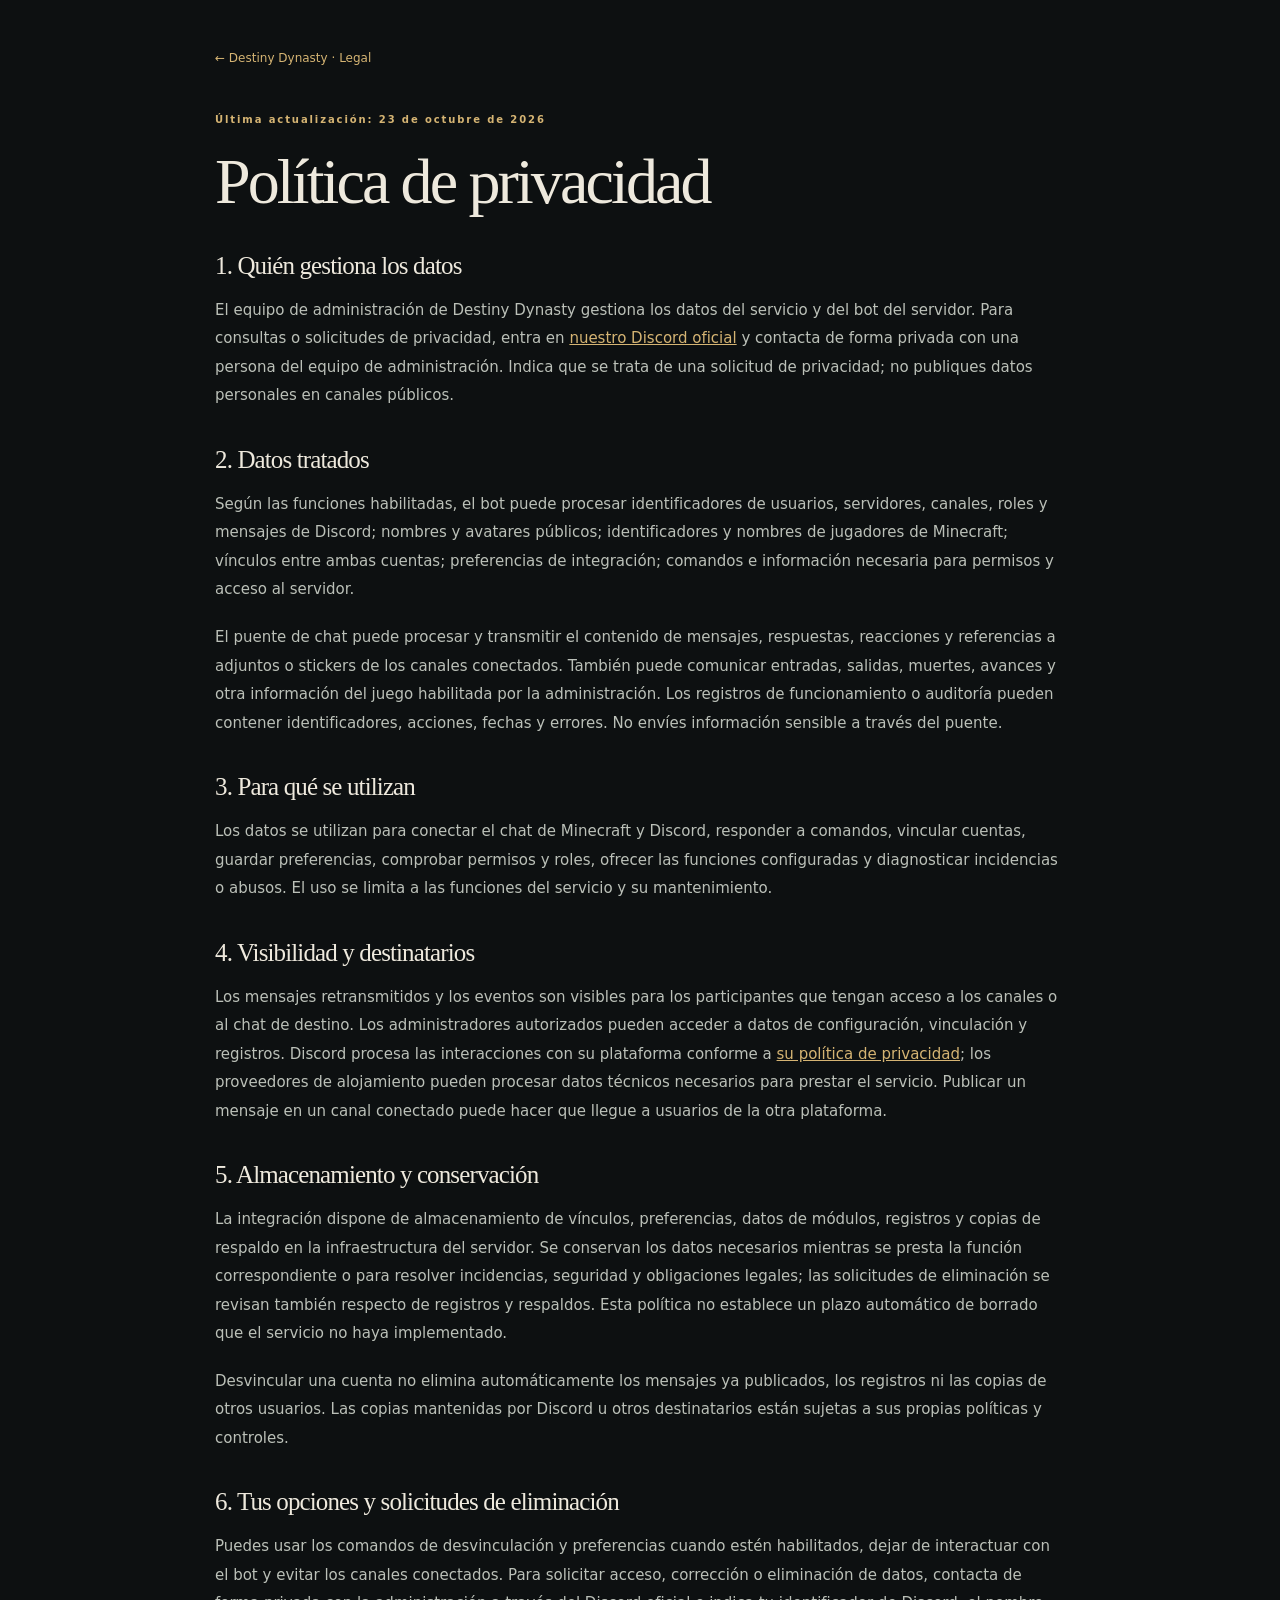
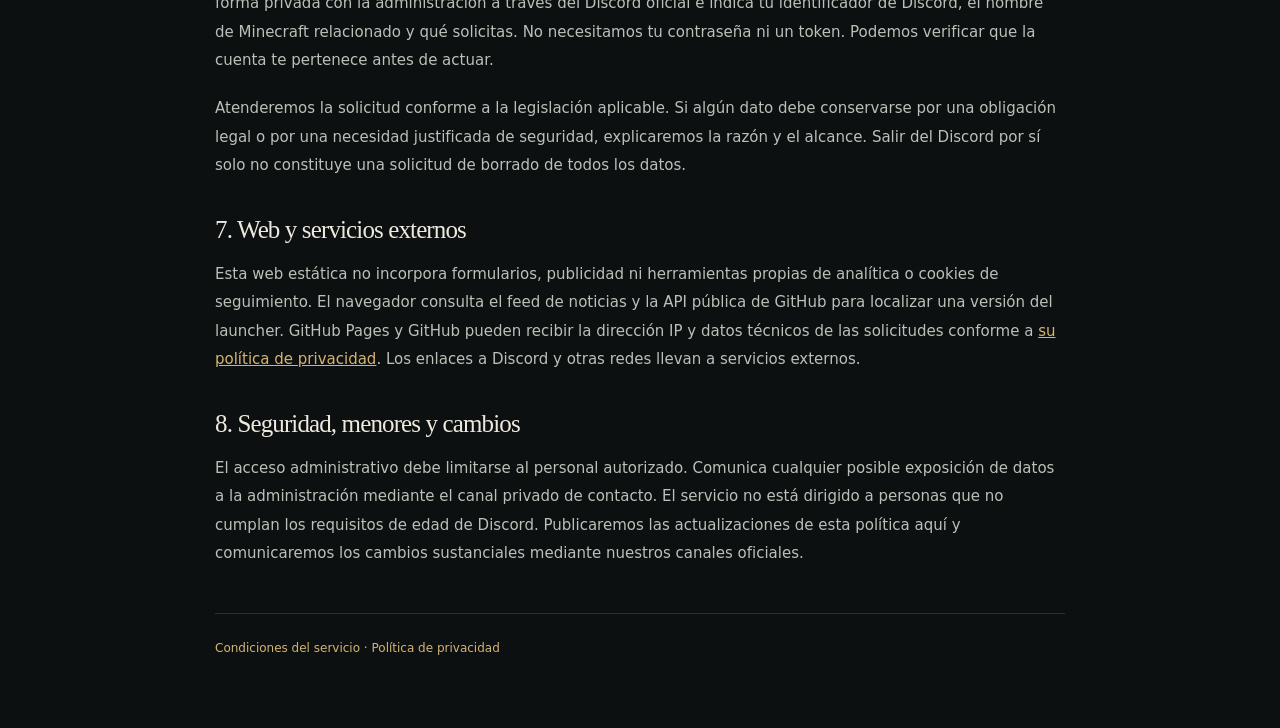
==== legal/privacidad/index.html @ 8e724af5 "Servir web en la raíz con rutas legales y noticias sin extensión" ====
<!doctype html><html lang="es"><head><meta charset="utf-8"><meta name="viewport" content="width=device-width,initial-scale=1"><title>Política de privacidad · Destiny Dynasty</title><link rel="stylesheet" href="/style.css"></head><body><main><nav><a href="/">← Destiny Dynasty</a> · <a href="/legal/">Legal</a></nav><p class="eyebrow">Última actualización: 23 de octubre de 2026</p><h1>Política de privacidad</h1><h2>1. Quién gestiona los datos</h2><p>El equipo de administración de Destiny Dynasty gestiona los datos del servicio y del bot del servidor. Para consultas o solicitudes de privacidad, entra en <a href="https://dsc.gg/destiny-dynasty-mc">nuestro Discord oficial</a> y contacta de forma privada con una persona del equipo de administración. Indica que se trata de una solicitud de privacidad; no publiques datos personales en canales públicos.</p><h2>2. Datos tratados</h2><p>Según las funciones habilitadas, el bot puede procesar identificadores de usuarios, servidores, canales, roles y mensajes de Discord; nombres y avatares públicos; identificadores y nombres de jugadores de Minecraft; vínculos entre ambas cuentas; preferencias de integración; comandos e información necesaria para permisos y acceso al servidor.</p><p>El puente de chat puede procesar y transmitir el contenido de mensajes, respuestas, reacciones y referencias a adjuntos o stickers de los canales conectados. También puede comunicar entradas, salidas, muertes, avances y otra información del juego habilitada por la administración. Los registros de funcionamiento o auditoría pueden contener identificadores, acciones, fechas y errores. No envíes información sensible a través del puente.</p><h2>3. Para qué se utilizan</h2><p>Los datos se utilizan para conectar el chat de Minecraft y Discord, responder a comandos, vincular cuentas, guardar preferencias, comprobar permisos y roles, ofrecer las funciones configuradas y diagnosticar incidencias o abusos. El uso se limita a las funciones del servicio y su mantenimiento.</p><h2>4. Visibilidad y destinatarios</h2><p>Los mensajes retransmitidos y los eventos son visibles para los participantes que tengan acceso a los canales o al chat de destino. Los administradores autorizados pueden acceder a datos de configuración, vinculación y registros. Discord procesa las interacciones con su plataforma conforme a <a href="https://discord.com/privacy">su política de privacidad</a>; los proveedores de alojamiento pueden procesar datos técnicos necesarios para prestar el servicio. Publicar un mensaje en un canal conectado puede hacer que llegue a usuarios de la otra plataforma.</p><h2>5. Almacenamiento y conservación</h2><p>La integración dispone de almacenamiento de vínculos, preferencias, datos de módulos, registros y copias de respaldo en la infraestructura del servidor. Se conservan los datos necesarios mientras se presta la función correspondiente o para resolver incidencias, seguridad y obligaciones legales; las solicitudes de eliminación se revisan también respecto de registros y respaldos. Esta política no establece un plazo automático de borrado que el servicio no haya implementado.</p><p>Desvincular una cuenta no elimina automáticamente los mensajes ya publicados, los registros ni las copias de otros usuarios. Las copias mantenidas por Discord u otros destinatarios están sujetas a sus propias políticas y controles.</p><h2>6. Tus opciones y solicitudes de eliminación</h2><p>Puedes usar los comandos de desvinculación y preferencias cuando estén habilitados, dejar de interactuar con el bot y evitar los canales conectados. Para solicitar acceso, corrección o eliminación de datos, contacta de forma privada con la administración a través del Discord oficial e indica tu identificador de Discord, el nombre de Minecraft relacionado y qué solicitas. No necesitamos tu contraseña ni un token. Podemos verificar que la cuenta te pertenece antes de actuar.</p><p>Atenderemos la solicitud conforme a la legislación aplicable. Si algún dato debe conservarse por una obligación legal o por una necesidad justificada de seguridad, explicaremos la razón y el alcance. Salir del Discord por sí solo no constituye una solicitud de borrado de todos los datos.</p><h2>7. Web y servicios externos</h2><p>Esta web estática no incorpora formularios, publicidad ni herramientas propias de analítica o cookies de seguimiento. El navegador consulta el feed de noticias y la API pública de GitHub para localizar una versión del launcher. GitHub Pages y GitHub pueden recibir la dirección IP y datos técnicos de las solicitudes conforme a <a href="https://docs.github.com/en/site-policy/privacy-policies/github-general-privacy-statement">su política de privacidad</a>. Los enlaces a Discord y otras redes llevan a servicios externos.</p><h2>8. Seguridad, menores y cambios</h2><p>El acceso administrativo debe limitarse al personal autorizado. Comunica cualquier posible exposición de datos a la administración mediante el canal privado de contacto. El servicio no está dirigido a personas que no cumplan los requisitos de edad de Discord. Publicaremos las actualizaciones de esta política aquí y comunicaremos los cambios sustanciales mediante nuestros canales oficiales.</p><footer><a href="/legal/condiciones/">Condiciones del servicio</a> · <a href="/legal/privacidad/">Política de privacidad</a></footer></main></body></html>
---- style.css ----
@charset "UTF-8";
:root{color-scheme:dark;--bg:#0d1011;--panel:#121617;--ink:#eee9dd;--muted:#a7aaa5;--gold:#d5b473;--line:rgba(213,180,115,.19);--serif:Georgia,'Times New Roman',serif;--sans:system-ui,-apple-system,BlinkMacSystemFont,'Segoe UI',sans-serif}
*{box-sizing:border-box}html{scroll-behavior:smooth;scroll-padding-top:90px}body{margin:0;background:var(--bg);color:var(--ink);font-family:var(--sans);line-height:1.7}a{color:inherit;text-decoration:none}button{font:inherit}button,a,summary{-webkit-tap-highlight-color:transparent}a:focus-visible,button:focus-visible,summary:focus-visible{outline:2px solid var(--gold);outline-offset:6px}img{display:block;max-width:100%}p{margin:0 0 1.2rem}h1,h2,h3{margin:0;font-weight:400}h1,h2{font-family:var(--serif);line-height:1.12}h2{font-size:clamp(2.1rem,3.5vw,3.15rem);letter-spacing:-.035em}em{color:var(--gold);font-weight:400}.wrap{width:min(1200px,calc(100% - 96px));margin-inline:auto}.section{padding-block:100px}.eyebrow{font-size:10px;font-weight:650;letter-spacing:.19em;color:var(--gold);line-height:1.65;margin-bottom:20px}.skip-link{position:fixed;left:20px;top:-100px;background:var(--gold);color:var(--bg);padding:12px;z-index:100}.skip-link:focus{top:10px}.site-header{height:89px;display:flex;align-items:center;justify-content:space-between;gap:26px;padding-inline:48px;position:absolute;inset:0 0 auto;z-index:5;border-bottom:1px solid var(--line);background:linear-gradient(#0d1011b8,#0d101120)}.brand{display:flex;align-items:center;gap:12px;line-height:1.1;flex-shrink:0}.brand img{object-fit:contain}.brand>span{font-family:var(--serif);font-size:19px;letter-spacing:.12em}.brand small{display:block;letter-spacing:.35em;font-size:9px;color:var(--gold);margin-top:6px}.site-header nav{display:flex;gap:33px;font-size:12px;color:#d1d0c6}.site-header nav a:hover,.site-footer a:hover{color:var(--gold)}.nav-discord{font-size:11px;border:1px solid #b99b604d;padding:10px 17px}.nav-discord span{margin-left:18px;color:var(--gold)}.hero{min-height:780px;position:relative;isolation:isolate;background:linear-gradient(90deg,rgba(8,12,13,.95) 1%,rgba(8,12,13,.76) 30%,rgba(8,12,13,.2) 68%),linear-gradient(0deg,var(--bg) 0%,transparent 25%),url('images/reino-destiny.jpg') center 48%/cover no-repeat;display:flex;flex-direction:column;justify-content:center}.hero-content{padding-top:140px;padding-bottom:60px}.hero .eyebrow{letter-spacing:.2em}.hero .eyebrow>span{margin-right:9px}h1{font-size:clamp(3.5rem,6.4vw,6.05rem);letter-spacing:-.045em;max-width:850px;line-height:1.04}h1 em{white-space:nowrap}.hero-copy{font-size:14px;line-height:1.85;color:#c3c5bd;margin-top:28px}.actions{display:flex;gap:12px;flex-wrap:wrap;margin-top:29px}.button{min-height:48px;display:inline-flex;align-items:center;justify-content:space-between;gap:28px;font-size:12px;font-weight:600;padding:14px 21px;border:1px solid var(--line)}.gold{color:#171710;background:#d5b473;border-color:#d5b473}.gold:hover{background:#e6c78d}.ghost{background:#0d101159;color:#e1dece}.ghost:hover,.nav-discord:hover{background:#d5b47315}.server-address{display:flex;flex-direction:column;align-items:flex-start;gap:4px;margin-top:34px;padding:0;color:#c4c4b8;background:none;border:0;text-align:left;cursor:pointer;font-size:12px;letter-spacing:.035em}.tiny-label{font-size:8px;letter-spacing:.18em;color:#8f968e}.copy-icon{margin-left:15px;color:var(--gold);font-size:17px}.copy-feedback{min-height:20px;margin:3px 0 0;font-size:11px;color:var(--gold)}.hero-bottom{display:flex;justify-content:space-between;align-items:center;border-top:1px solid var(--line);padding-block:21px;font-size:8px;letter-spacing:.18em;color:#989d96}.hero-bottom a{color:#c1baa5}.hero-bottom a span{margin-left:20px;color:var(--gold);font-size:16px}.world{display:grid;grid-template-columns:1fr 1fr;gap:90px;align-items:center}.world-copy{color:var(--muted);font-size:13px;line-height:1.9}.text-link{font-size:11px;font-weight:600;color:var(--gold);display:inline-flex;align-items:center;gap:18px}.text-link:hover{color:#f0d7a3}.news-section{border-block:1px solid var(--line);background:var(--panel)}.section-heading{display:flex;align-items:flex-end;justify-content:space-between;gap:32px;margin-bottom:36px}.section-heading .eyebrow{margin-bottom:13px}.section-note{font-size:11px;color:var(--muted);padding-bottom:5px}.news-grid{display:grid;grid-template-columns:repeat(3,minmax(0,1fr));gap:28px}.news-card{display:block;min-width:0}.news-card>img{width:100%;height:auto;aspect-ratio:2.24;object-fit:cover;border:1px solid var(--line)}.news-card>div{padding-top:22px}.news-card .eyebrow{font-size:8px;display:block;margin-bottom:11px}.news-card h3{font-family:var(--serif);font-size:23px;line-height:1.25;letter-spacing:-.02em}.news-card p{font-size:12px;color:var(--muted);margin:12px 0 18px;line-height:1.85}.news-card:hover h3{color:var(--gold)}.news-card .text-link{font-size:10px}.news-message:empty{display:none}.news-message{color:var(--muted);font-size:13px}.play-section{display:grid;grid-template-columns:1fr 1fr;gap:90px}.play-intro>p:not(.eyebrow){font-size:13px;color:var(--muted);max-width:340px;margin-top:25px}.edition{margin-top:35px;border-left:1px solid var(--gold);padding-left:17px}.edition>span{font-size:8px;letter-spacing:.16em;color:var(--muted);display:block}.edition strong{font-size:15px;font-weight:450}.edition strong span{margin:0 8px;color:var(--gold)}.step{display:flex;gap:23px;padding:26px 0;border-bottom:1px solid var(--line)}.step:first-child{padding-top:0}.step-number{color:var(--gold);font-family:var(--serif);font-size:25px;line-height:1.3}.step h3{font-size:15px;font-weight:500;margin-bottom:9px}.step p{color:var(--muted);font-size:12px;line-height:1.85;margin-bottom:12px}.step .release-status{font-size:10px;margin:8px 0 0;color:#8e958e}.copy-link{background:none;border:0;padding:0;cursor:pointer;text-align:left}.faq-section{border-top:1px solid var(--line);padding-top:65px}.faq-section h2{font-size:34px}.faq-list{max-width:900px}details{border-bottom:1px solid var(--line)}summary{padding:21px 0;display:flex;justify-content:space-between;gap:20px;font-size:13px;cursor:pointer;list-style:none}summary::-webkit-details-marker{display:none}summary span{color:var(--gold);font-size:19px;line-height:1.2}details[open] summary span{transform:rotate(45deg)}details>p{font-size:12px;color:var(--muted);max-width:750px;padding-right:25px}.community{border-top:1px solid var(--line);background:linear-gradient(90deg,#141818f2,#141818d9),url('images/reino-destiny.jpg') center 60%/cover}.community-inner{display:flex;justify-content:space-between;align-items:center;gap:30px;padding-block:70px}.community h2{font-size:clamp(2rem,3.3vw,2.8rem)}.site-footer{display:flex;flex-wrap:wrap;align-items:center;justify-content:space-between;gap:25px;padding-block:40px}.footer-brand>span{font-size:16px}.footer-brand small{font-size:8px}.site-footer>p{font-size:10px;color:var(--muted);margin:0}.site-footer nav{display:flex;gap:24px;font-size:10px;color:#b9bdb4}.legal{flex-basis:100%;font-size:9px;color:#777f78;border-top:1px solid var(--line);padding-top:20px;margin-top:6px}
/* Artículos abiertos desde el launcher. */
body:not(.home) main{width:min(850px,calc(100% - 48px));margin:0 auto;padding:48px 0 70px}body:not(.home) nav{font-size:12px;margin-bottom:42px;color:var(--gold)}body:not(.home) h1{font-size:clamp(2.4rem,6vw,4rem);margin-bottom:30px}body:not(.home) .cover{width:100%;margin:30px 0;border:1px solid var(--line)}body:not(.home) p{color:#bbc0b8;font-size:15px;line-height:1.9}body:not(.home) p.eyebrow{color:var(--gold);font-size:10px}body:not(.home) .intro{font-size:18px;color:var(--ink)}body:not(.home) figure{margin:36px 0}body:not(.home) figcaption{font-size:11px;color:var(--muted);margin-top:10px}body:not(.home) footer{border-top:1px solid var(--line);margin-top:45px;padding-top:24px;font-size:12px;color:var(--gold)}
@media(min-width:1600px){.hero{min-height:850px}.hero-content{padding-top:165px;padding-bottom:80px}}
@media(max-width:1000px){.wrap{width:calc(100% - 64px)}.site-header{padding-inline:32px}.site-header nav{gap:20px}.world,.play-section{gap:45px}.section{padding-block:75px}.news-grid{gap:20px}.section-note{max-width:200px}.news-card h3{font-size:21px}.hero{min-height:760px}}
@media(max-width:700px){html{scroll-padding-top:20px}.wrap{width:calc(100% - 40px)}.site-header{height:auto;min-height:108px;padding:16px 20px;flex-wrap:wrap;gap:16px}.brand img{width:35px;height:35px}.brand>span{font-size:16px}.brand small{font-size:8px}.site-header nav{order:3;flex-basis:100%;justify-content:center;gap:28px;font-size:11px;border-top:1px solid var(--line);padding-top:10px}.nav-discord{font-size:10px;padding:8px 10px}.nav-discord span{margin-left:7px}.hero{min-height:770px;background-position:center,right center,61% center;background-image:linear-gradient(90deg,#080c0ded,#080c0d91),linear-gradient(0deg,var(--bg),transparent 45%),url('images/reino-destiny.jpg')}.hero-content{padding-top:175px;padding-bottom:35px}h1{font-size:clamp(2.2rem,10.5vw,4.2rem)}.hero .eyebrow{font-size:8px;letter-spacing:.12em}.hero-copy{font-size:13px}.actions{flex-direction:column;align-items:flex-start;gap:10px}.button{font-size:11px;min-height:47px}.hero-bottom{font-size:7px;gap:20px}.hero-bottom>span{max-width:110px}.hero-bottom a span{margin-left:7px}.section{padding-block:56px}.world,.play-section{grid-template-columns:1fr;gap:30px}.world-copy{font-size:13px}.section-heading{display:block;margin-bottom:27px}.section-note{display:block;margin-top:20px;max-width:none}.news-grid{grid-template-columns:1fr;gap:36px}.news-card h3{font-size:25px}.news-card>div{padding-top:18px}.news-card p{font-size:13px}.news-card .eyebrow{font-size:9px}.play-intro>p:not(.eyebrow){max-width:none}.edition{margin-top:25px}.step{gap:20px}.faq-section h2{font-size:29px}summary{font-size:12px}.community-inner{flex-direction:column;align-items:flex-start;padding-block:50px}.community h2{font-size:34px}.site-footer{justify-content:flex-start;gap:22px}.site-footer>p{flex-basis:100%;order:2}.site-footer nav{flex-basis:100%}.legal{order:3}.server-address{font-size:11px}}
@media(prefers-reduced-motion:reduce){html{scroll-behavior:auto}}

body:not(.home) h2{font-size:25px;margin:36px 0 16px}body:not(.home) p a{color:var(--gold);text-decoration:underline}.site-footer nav{flex-wrap:wrap}
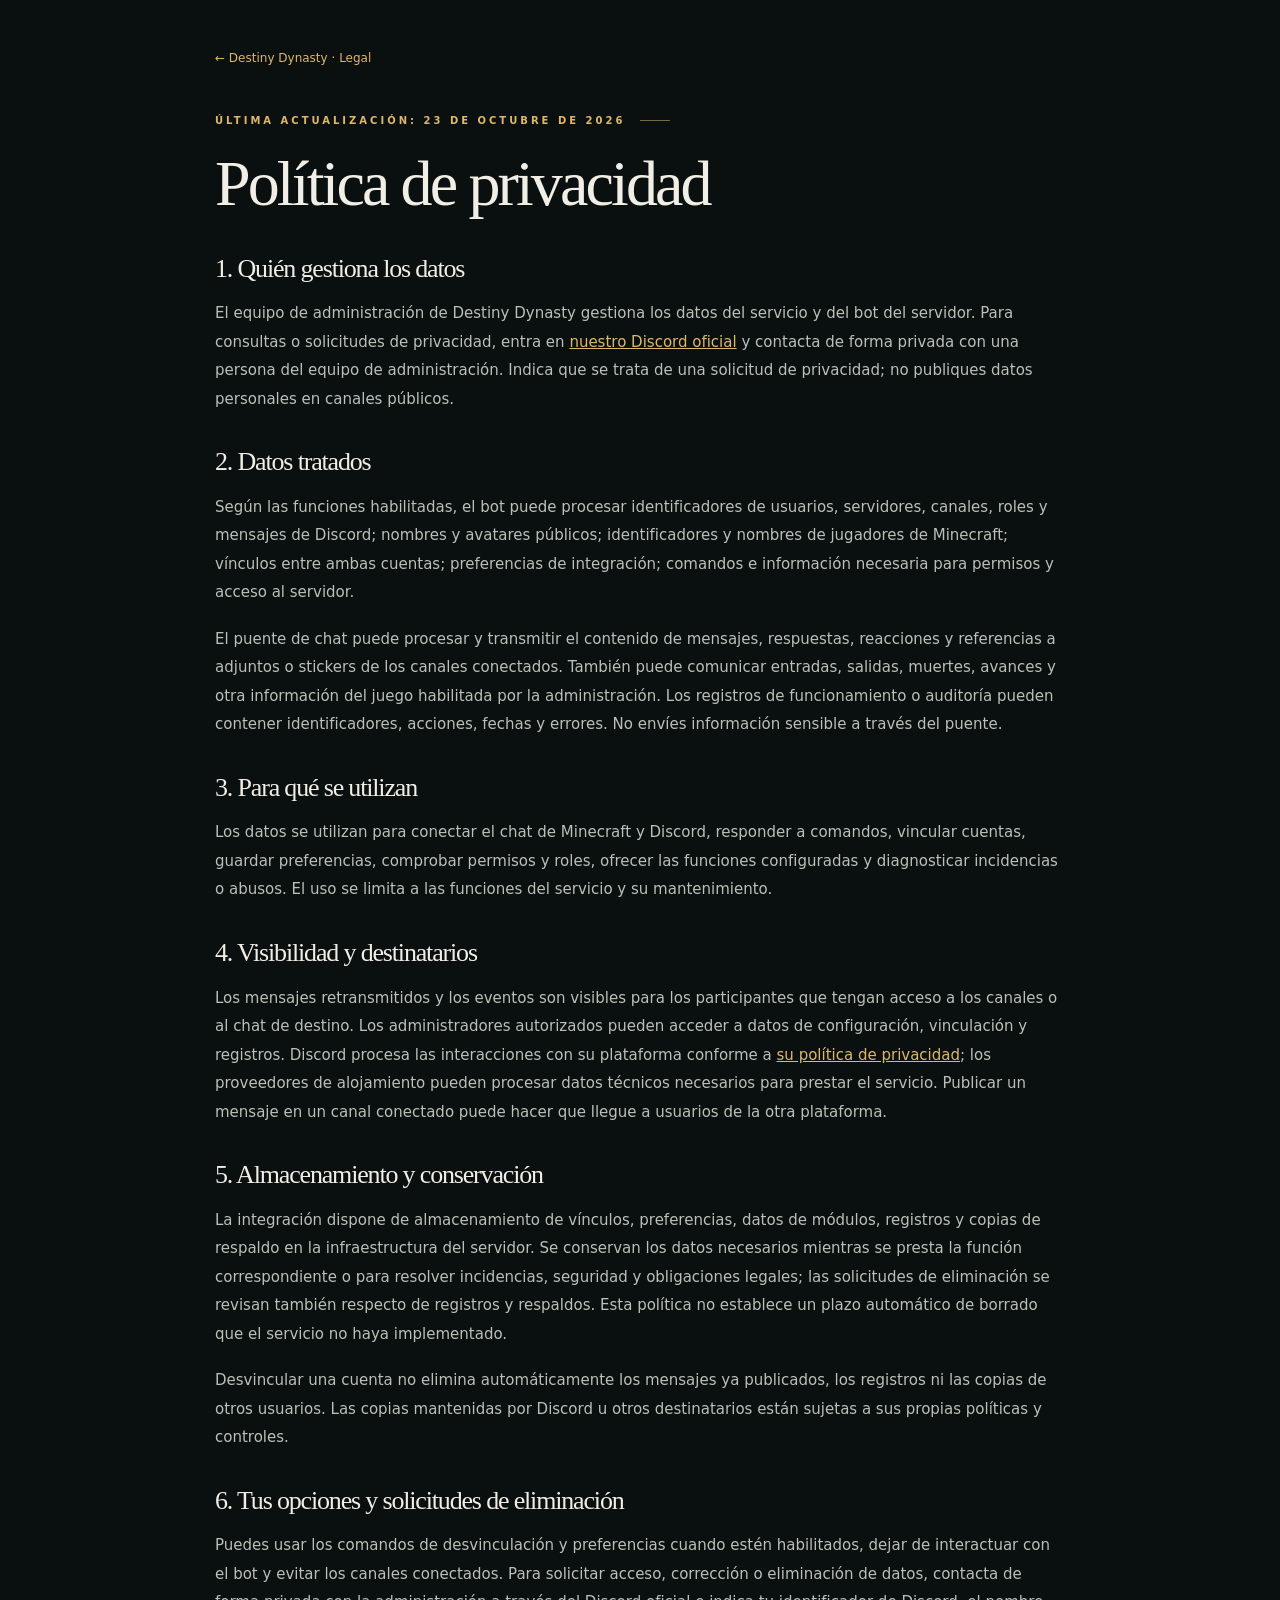
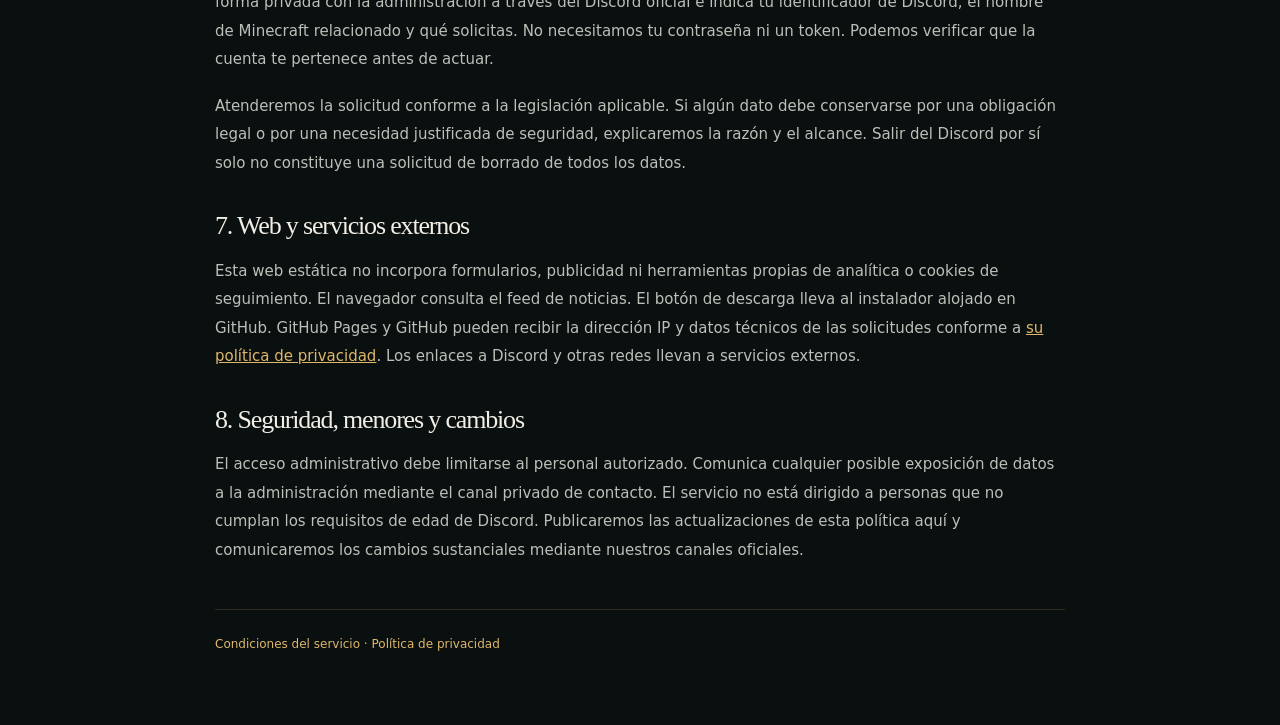
==== commit 43690c87: "Rediseñar web según referencia y añadir descarga oficial del launcher" ====
--- a/legal/privacidad/index.html
+++ b/legal/privacidad/index.html
@@ -1 +1 @@
-<!doctype html><html lang="es"><head><meta charset="utf-8"><meta name="viewport" content="width=device-width,initial-scale=1"><title>Política de privacidad · Destiny Dynasty</title><link rel="stylesheet" href="/style.css"></head><body><main><nav><a href="/">← Destiny Dynasty</a> · <a href="/legal/">Legal</a></nav><p class="eyebrow">Última actualización: 23 de octubre de 2026</p><h1>Política de privacidad</h1><h2>1. Quién gestiona los datos</h2><p>El equipo de administración de Destiny Dynasty gestiona los datos del servicio y del bot del servidor. Para consultas o solicitudes de privacidad, entra en <a href="https://dsc.gg/destiny-dynasty-mc">nuestro Discord oficial</a> y contacta de forma privada con una persona del equipo de administración. Indica que se trata de una solicitud de privacidad; no publiques datos personales en canales públicos.</p><h2>2. Datos tratados</h2><p>Según las funciones habilitadas, el bot puede procesar identificadores de usuarios, servidores, canales, roles y mensajes de Discord; nombres y avatares públicos; identificadores y nombres de jugadores de Minecraft; vínculos entre ambas cuentas; preferencias de integración; comandos e información necesaria para permisos y acceso al servidor.</p><p>El puente de chat puede procesar y transmitir el contenido de mensajes, respuestas, reacciones y referencias a adjuntos o stickers de los canales conectados. También puede comunicar entradas, salidas, muertes, avances y otra información del juego habilitada por la administración. Los registros de funcionamiento o auditoría pueden contener identificadores, acciones, fechas y errores. No envíes información sensible a través del puente.</p><h2>3. Para qué se utilizan</h2><p>Los datos se utilizan para conectar el chat de Minecraft y Discord, responder a comandos, vincular cuentas, guardar preferencias, comprobar permisos y roles, ofrecer las funciones configuradas y diagnosticar incidencias o abusos. El uso se limita a las funciones del servicio y su mantenimiento.</p><h2>4. Visibilidad y destinatarios</h2><p>Los mensajes retransmitidos y los eventos son visibles para los participantes que tengan acceso a los canales o al chat de destino. Los administradores autorizados pueden acceder a datos de configuración, vinculación y registros. Discord procesa las interacciones con su plataforma conforme a <a href="https://discord.com/privacy">su política de privacidad</a>; los proveedores de alojamiento pueden procesar datos técnicos necesarios para prestar el servicio. Publicar un mensaje en un canal conectado puede hacer que llegue a usuarios de la otra plataforma.</p><h2>5. Almacenamiento y conservación</h2><p>La integración dispone de almacenamiento de vínculos, preferencias, datos de módulos, registros y copias de respaldo en la infraestructura del servidor. Se conservan los datos necesarios mientras se presta la función correspondiente o para resolver incidencias, seguridad y obligaciones legales; las solicitudes de eliminación se revisan también respecto de registros y respaldos. Esta política no establece un plazo automático de borrado que el servicio no haya implementado.</p><p>Desvincular una cuenta no elimina automáticamente los mensajes ya publicados, los registros ni las copias de otros usuarios. Las copias mantenidas por Discord u otros destinatarios están sujetas a sus propias políticas y controles.</p><h2>6. Tus opciones y solicitudes de eliminación</h2><p>Puedes usar los comandos de desvinculación y preferencias cuando estén habilitados, dejar de interactuar con el bot y evitar los canales conectados. Para solicitar acceso, corrección o eliminación de datos, contacta de forma privada con la administración a través del Discord oficial e indica tu identificador de Discord, el nombre de Minecraft relacionado y qué solicitas. No necesitamos tu contraseña ni un token. Podemos verificar que la cuenta te pertenece antes de actuar.</p><p>Atenderemos la solicitud conforme a la legislación aplicable. Si algún dato debe conservarse por una obligación legal o por una necesidad justificada de seguridad, explicaremos la razón y el alcance. Salir del Discord por sí solo no constituye una solicitud de borrado de todos los datos.</p><h2>7. Web y servicios externos</h2><p>Esta web estática no incorpora formularios, publicidad ni herramientas propias de analítica o cookies de seguimiento. El navegador consulta el feed de noticias y la API pública de GitHub para localizar una versión del launcher. GitHub Pages y GitHub pueden recibir la dirección IP y datos técnicos de las solicitudes conforme a <a href="https://docs.github.com/en/site-policy/privacy-policies/github-general-privacy-statement">su política de privacidad</a>. Los enlaces a Discord y otras redes llevan a servicios externos.</p><h2>8. Seguridad, menores y cambios</h2><p>El acceso administrativo debe limitarse al personal autorizado. Comunica cualquier posible exposición de datos a la administración mediante el canal privado de contacto. El servicio no está dirigido a personas que no cumplan los requisitos de edad de Discord. Publicaremos las actualizaciones de esta política aquí y comunicaremos los cambios sustanciales mediante nuestros canales oficiales.</p><footer><a href="/legal/condiciones/">Condiciones del servicio</a> · <a href="/legal/privacidad/">Política de privacidad</a></footer></main></body></html>+<!doctype html><html lang="es"><head><meta charset="utf-8"><meta name="viewport" content="width=device-width,initial-scale=1"><title>Política de privacidad · Destiny Dynasty</title><link rel="stylesheet" href="/style.css"></head><body><main><nav><a href="/">← Destiny Dynasty</a> · <a href="/legal/">Legal</a></nav><p class="eyebrow">Última actualización: 23 de octubre de 2026</p><h1>Política de privacidad</h1><h2>1. Quién gestiona los datos</h2><p>El equipo de administración de Destiny Dynasty gestiona los datos del servicio y del bot del servidor. Para consultas o solicitudes de privacidad, entra en <a href="https://dsc.gg/destiny-dynasty-mc">nuestro Discord oficial</a> y contacta de forma privada con una persona del equipo de administración. Indica que se trata de una solicitud de privacidad; no publiques datos personales en canales públicos.</p><h2>2. Datos tratados</h2><p>Según las funciones habilitadas, el bot puede procesar identificadores de usuarios, servidores, canales, roles y mensajes de Discord; nombres y avatares públicos; identificadores y nombres de jugadores de Minecraft; vínculos entre ambas cuentas; preferencias de integración; comandos e información necesaria para permisos y acceso al servidor.</p><p>El puente de chat puede procesar y transmitir el contenido de mensajes, respuestas, reacciones y referencias a adjuntos o stickers de los canales conectados. También puede comunicar entradas, salidas, muertes, avances y otra información del juego habilitada por la administración. Los registros de funcionamiento o auditoría pueden contener identificadores, acciones, fechas y errores. No envíes información sensible a través del puente.</p><h2>3. Para qué se utilizan</h2><p>Los datos se utilizan para conectar el chat de Minecraft y Discord, responder a comandos, vincular cuentas, guardar preferencias, comprobar permisos y roles, ofrecer las funciones configuradas y diagnosticar incidencias o abusos. El uso se limita a las funciones del servicio y su mantenimiento.</p><h2>4. Visibilidad y destinatarios</h2><p>Los mensajes retransmitidos y los eventos son visibles para los participantes que tengan acceso a los canales o al chat de destino. Los administradores autorizados pueden acceder a datos de configuración, vinculación y registros. Discord procesa las interacciones con su plataforma conforme a <a href="https://discord.com/privacy">su política de privacidad</a>; los proveedores de alojamiento pueden procesar datos técnicos necesarios para prestar el servicio. Publicar un mensaje en un canal conectado puede hacer que llegue a usuarios de la otra plataforma.</p><h2>5. Almacenamiento y conservación</h2><p>La integración dispone de almacenamiento de vínculos, preferencias, datos de módulos, registros y copias de respaldo en la infraestructura del servidor. Se conservan los datos necesarios mientras se presta la función correspondiente o para resolver incidencias, seguridad y obligaciones legales; las solicitudes de eliminación se revisan también respecto de registros y respaldos. Esta política no establece un plazo automático de borrado que el servicio no haya implementado.</p><p>Desvincular una cuenta no elimina automáticamente los mensajes ya publicados, los registros ni las copias de otros usuarios. Las copias mantenidas por Discord u otros destinatarios están sujetas a sus propias políticas y controles.</p><h2>6. Tus opciones y solicitudes de eliminación</h2><p>Puedes usar los comandos de desvinculación y preferencias cuando estén habilitados, dejar de interactuar con el bot y evitar los canales conectados. Para solicitar acceso, corrección o eliminación de datos, contacta de forma privada con la administración a través del Discord oficial e indica tu identificador de Discord, el nombre de Minecraft relacionado y qué solicitas. No necesitamos tu contraseña ni un token. Podemos verificar que la cuenta te pertenece antes de actuar.</p><p>Atenderemos la solicitud conforme a la legislación aplicable. Si algún dato debe conservarse por una obligación legal o por una necesidad justificada de seguridad, explicaremos la razón y el alcance. Salir del Discord por sí solo no constituye una solicitud de borrado de todos los datos.</p><h2>7. Web y servicios externos</h2><p>Esta web estática no incorpora formularios, publicidad ni herramientas propias de analítica o cookies de seguimiento. El navegador consulta el feed de noticias. El botón de descarga lleva al instalador alojado en GitHub. GitHub Pages y GitHub pueden recibir la dirección IP y datos técnicos de las solicitudes conforme a <a href="https://docs.github.com/en/site-policy/privacy-policies/github-general-privacy-statement">su política de privacidad</a>. Los enlaces a Discord y otras redes llevan a servicios externos.</p><h2>8. Seguridad, menores y cambios</h2><p>El acceso administrativo debe limitarse al personal autorizado. Comunica cualquier posible exposición de datos a la administración mediante el canal privado de contacto. El servicio no está dirigido a personas que no cumplan los requisitos de edad de Discord. Publicaremos las actualizaciones de esta política aquí y comunicaremos los cambios sustanciales mediante nuestros canales oficiales.</p><footer><a href="/legal/condiciones/">Condiciones del servicio</a> · <a href="/legal/privacidad/">Política de privacidad</a></footer></main></body></html>
--- a/style.css
+++ b/style.css
@@ -1,11 +1,14 @@
 @charset "UTF-8";
-:root{color-scheme:dark;--bg:#0d1011;--panel:#121617;--ink:#eee9dd;--muted:#a7aaa5;--gold:#d5b473;--line:rgba(213,180,115,.19);--serif:Georgia,'Times New Roman',serif;--sans:system-ui,-apple-system,BlinkMacSystemFont,'Segoe UI',sans-serif}
-*{box-sizing:border-box}html{scroll-behavior:smooth;scroll-padding-top:90px}body{margin:0;background:var(--bg);color:var(--ink);font-family:var(--sans);line-height:1.7}a{color:inherit;text-decoration:none}button{font:inherit}button,a,summary{-webkit-tap-highlight-color:transparent}a:focus-visible,button:focus-visible,summary:focus-visible{outline:2px solid var(--gold);outline-offset:6px}img{display:block;max-width:100%}p{margin:0 0 1.2rem}h1,h2,h3{margin:0;font-weight:400}h1,h2{font-family:var(--serif);line-height:1.12}h2{font-size:clamp(2.1rem,3.5vw,3.15rem);letter-spacing:-.035em}em{color:var(--gold);font-weight:400}.wrap{width:min(1200px,calc(100% - 96px));margin-inline:auto}.section{padding-block:100px}.eyebrow{font-size:10px;font-weight:650;letter-spacing:.19em;color:var(--gold);line-height:1.65;margin-bottom:20px}.skip-link{position:fixed;left:20px;top:-100px;background:var(--gold);color:var(--bg);padding:12px;z-index:100}.skip-link:focus{top:10px}.site-header{height:89px;display:flex;align-items:center;justify-content:space-between;gap:26px;padding-inline:48px;position:absolute;inset:0 0 auto;z-index:5;border-bottom:1px solid var(--line);background:linear-gradient(#0d1011b8,#0d101120)}.brand{display:flex;align-items:center;gap:12px;line-height:1.1;flex-shrink:0}.brand img{object-fit:contain}.brand>span{font-family:var(--serif);font-size:19px;letter-spacing:.12em}.brand small{display:block;letter-spacing:.35em;font-size:9px;color:var(--gold);margin-top:6px}.site-header nav{display:flex;gap:33px;font-size:12px;color:#d1d0c6}.site-header nav a:hover,.site-footer a:hover{color:var(--gold)}.nav-discord{font-size:11px;border:1px solid #b99b604d;padding:10px 17px}.nav-discord span{margin-left:18px;color:var(--gold)}.hero{min-height:780px;position:relative;isolation:isolate;background:linear-gradient(90deg,rgba(8,12,13,.95) 1%,rgba(8,12,13,.76) 30%,rgba(8,12,13,.2) 68%),linear-gradient(0deg,var(--bg) 0%,transparent 25%),url('images/reino-destiny.jpg') center 48%/cover no-repeat;display:flex;flex-direction:column;justify-content:center}.hero-content{padding-top:140px;padding-bottom:60px}.hero .eyebrow{letter-spacing:.2em}.hero .eyebrow>span{margin-right:9px}h1{font-size:clamp(3.5rem,6.4vw,6.05rem);letter-spacing:-.045em;max-width:850px;line-height:1.04}h1 em{white-space:nowrap}.hero-copy{font-size:14px;line-height:1.85;color:#c3c5bd;margin-top:28px}.actions{display:flex;gap:12px;flex-wrap:wrap;margin-top:29px}.button{min-height:48px;display:inline-flex;align-items:center;justify-content:space-between;gap:28px;font-size:12px;font-weight:600;padding:14px 21px;border:1px solid var(--line)}.gold{color:#171710;background:#d5b473;border-color:#d5b473}.gold:hover{background:#e6c78d}.ghost{background:#0d101159;color:#e1dece}.ghost:hover,.nav-discord:hover{background:#d5b47315}.server-address{display:flex;flex-direction:column;align-items:flex-start;gap:4px;margin-top:34px;padding:0;color:#c4c4b8;background:none;border:0;text-align:left;cursor:pointer;font-size:12px;letter-spacing:.035em}.tiny-label{font-size:8px;letter-spacing:.18em;color:#8f968e}.copy-icon{margin-left:15px;color:var(--gold);font-size:17px}.copy-feedback{min-height:20px;margin:3px 0 0;font-size:11px;color:var(--gold)}.hero-bottom{display:flex;justify-content:space-between;align-items:center;border-top:1px solid var(--line);padding-block:21px;font-size:8px;letter-spacing:.18em;color:#989d96}.hero-bottom a{color:#c1baa5}.hero-bottom a span{margin-left:20px;color:var(--gold);font-size:16px}.world{display:grid;grid-template-columns:1fr 1fr;gap:90px;align-items:center}.world-copy{color:var(--muted);font-size:13px;line-height:1.9}.text-link{font-size:11px;font-weight:600;color:var(--gold);display:inline-flex;align-items:center;gap:18px}.text-link:hover{color:#f0d7a3}.news-section{border-block:1px solid var(--line);background:var(--panel)}.section-heading{display:flex;align-items:flex-end;justify-content:space-between;gap:32px;margin-bottom:36px}.section-heading .eyebrow{margin-bottom:13px}.section-note{font-size:11px;color:var(--muted);padding-bottom:5px}.news-grid{display:grid;grid-template-columns:repeat(3,minmax(0,1fr));gap:28px}.news-card{display:block;min-width:0}.news-card>img{width:100%;height:auto;aspect-ratio:2.24;object-fit:cover;border:1px solid var(--line)}.news-card>div{padding-top:22px}.news-card .eyebrow{font-size:8px;display:block;margin-bottom:11px}.news-card h3{font-family:var(--serif);font-size:23px;line-height:1.25;letter-spacing:-.02em}.news-card p{font-size:12px;color:var(--muted);margin:12px 0 18px;line-height:1.85}.news-card:hover h3{color:var(--gold)}.news-card .text-link{font-size:10px}.news-message:empty{display:none}.news-message{color:var(--muted);font-size:13px}.play-section{display:grid;grid-template-columns:1fr 1fr;gap:90px}.play-intro>p:not(.eyebrow){font-size:13px;color:var(--muted);max-width:340px;margin-top:25px}.edition{margin-top:35px;border-left:1px solid var(--gold);padding-left:17px}.edition>span{font-size:8px;letter-spacing:.16em;color:var(--muted);display:block}.edition strong{font-size:15px;font-weight:450}.edition strong span{margin:0 8px;color:var(--gold)}.step{display:flex;gap:23px;padding:26px 0;border-bottom:1px solid var(--line)}.step:first-child{padding-top:0}.step-number{color:var(--gold);font-family:var(--serif);font-size:25px;line-height:1.3}.step h3{font-size:15px;font-weight:500;margin-bottom:9px}.step p{color:var(--muted);font-size:12px;line-height:1.85;margin-bottom:12px}.step .release-status{font-size:10px;margin:8px 0 0;color:#8e958e}.copy-link{background:none;border:0;padding:0;cursor:pointer;text-align:left}.faq-section{border-top:1px solid var(--line);padding-top:65px}.faq-section h2{font-size:34px}.faq-list{max-width:900px}details{border-bottom:1px solid var(--line)}summary{padding:21px 0;display:flex;justify-content:space-between;gap:20px;font-size:13px;cursor:pointer;list-style:none}summary::-webkit-details-marker{display:none}summary span{color:var(--gold);font-size:19px;line-height:1.2}details[open] summary span{transform:rotate(45deg)}details>p{font-size:12px;color:var(--muted);max-width:750px;padding-right:25px}.community{border-top:1px solid var(--line);background:linear-gradient(90deg,#141818f2,#141818d9),url('images/reino-destiny.jpg') center 60%/cover}.community-inner{display:flex;justify-content:space-between;align-items:center;gap:30px;padding-block:70px}.community h2{font-size:clamp(2rem,3.3vw,2.8rem)}.site-footer{display:flex;flex-wrap:wrap;align-items:center;justify-content:space-between;gap:25px;padding-block:40px}.footer-brand>span{font-size:16px}.footer-brand small{font-size:8px}.site-footer>p{font-size:10px;color:var(--muted);margin:0}.site-footer nav{display:flex;gap:24px;font-size:10px;color:#b9bdb4}.legal{flex-basis:100%;font-size:9px;color:#777f78;border-top:1px solid var(--line);padding-top:20px;margin-top:6px}
-/* Artículos abiertos desde el launcher. */
-body:not(.home) main{width:min(850px,calc(100% - 48px));margin:0 auto;padding:48px 0 70px}body:not(.home) nav{font-size:12px;margin-bottom:42px;color:var(--gold)}body:not(.home) h1{font-size:clamp(2.4rem,6vw,4rem);margin-bottom:30px}body:not(.home) .cover{width:100%;margin:30px 0;border:1px solid var(--line)}body:not(.home) p{color:#bbc0b8;font-size:15px;line-height:1.9}body:not(.home) p.eyebrow{color:var(--gold);font-size:10px}body:not(.home) .intro{font-size:18px;color:var(--ink)}body:not(.home) figure{margin:36px 0}body:not(.home) figcaption{font-size:11px;color:var(--muted);margin-top:10px}body:not(.home) footer{border-top:1px solid var(--line);margin-top:45px;padding-top:24px;font-size:12px;color:var(--gold)}
-@media(min-width:1600px){.hero{min-height:850px}.hero-content{padding-top:165px;padding-bottom:80px}}
-@media(max-width:1000px){.wrap{width:calc(100% - 64px)}.site-header{padding-inline:32px}.site-header nav{gap:20px}.world,.play-section{gap:45px}.section{padding-block:75px}.news-grid{gap:20px}.section-note{max-width:200px}.news-card h3{font-size:21px}.hero{min-height:760px}}
-@media(max-width:700px){html{scroll-padding-top:20px}.wrap{width:calc(100% - 40px)}.site-header{height:auto;min-height:108px;padding:16px 20px;flex-wrap:wrap;gap:16px}.brand img{width:35px;height:35px}.brand>span{font-size:16px}.brand small{font-size:8px}.site-header nav{order:3;flex-basis:100%;justify-content:center;gap:28px;font-size:11px;border-top:1px solid var(--line);padding-top:10px}.nav-discord{font-size:10px;padding:8px 10px}.nav-discord span{margin-left:7px}.hero{min-height:770px;background-position:center,right center,61% center;background-image:linear-gradient(90deg,#080c0ded,#080c0d91),linear-gradient(0deg,var(--bg),transparent 45%),url('images/reino-destiny.jpg')}.hero-content{padding-top:175px;padding-bottom:35px}h1{font-size:clamp(2.2rem,10.5vw,4.2rem)}.hero .eyebrow{font-size:8px;letter-spacing:.12em}.hero-copy{font-size:13px}.actions{flex-direction:column;align-items:flex-start;gap:10px}.button{font-size:11px;min-height:47px}.hero-bottom{font-size:7px;gap:20px}.hero-bottom>span{max-width:110px}.hero-bottom a span{margin-left:7px}.section{padding-block:56px}.world,.play-section{grid-template-columns:1fr;gap:30px}.world-copy{font-size:13px}.section-heading{display:block;margin-bottom:27px}.section-note{display:block;margin-top:20px;max-width:none}.news-grid{grid-template-columns:1fr;gap:36px}.news-card h3{font-size:25px}.news-card>div{padding-top:18px}.news-card p{font-size:13px}.news-card .eyebrow{font-size:9px}.play-intro>p:not(.eyebrow){max-width:none}.edition{margin-top:25px}.step{gap:20px}.faq-section h2{font-size:29px}summary{font-size:12px}.community-inner{flex-direction:column;align-items:flex-start;padding-block:50px}.community h2{font-size:34px}.site-footer{justify-content:flex-start;gap:22px}.site-footer>p{flex-basis:100%;order:2}.site-footer nav{flex-basis:100%}.legal{order:3}.server-address{font-size:11px}}
+:root{color-scheme:dark;--bg:#0a0f10;--panel:#0d1314;--ink:#f1eee5;--muted:#a9aaa1;--gold:#dfb76a;--line:#c3a36333;--serif:Georgia,'Times New Roman',serif;--sans:system-ui,-apple-system,'Segoe UI',sans-serif}
+*{box-sizing:border-box}html{scroll-behavior:smooth;scroll-padding-top:30px}body{margin:0;background:var(--bg);color:var(--ink);font:14px/1.75 var(--sans)}a{color:inherit;text-decoration:none}button{font:inherit}button,a,summary{-webkit-tap-highlight-color:transparent}a:focus-visible,button:focus-visible,summary:focus-visible{outline:2px solid var(--gold);outline-offset:5px}img{display:block;max-width:100%;height:auto}p{margin:0 0 1.2em}h1,h2,h3{margin:0;font-weight:400}h1,h2,h3{font-family:var(--serif);line-height:1.1}h1,h2{letter-spacing:-.045em}h2{font-size:clamp(32px,3.7vw,49px)}em{color:var(--gold);font-weight:400}.wrap{width:min(1200px,80%);margin-inline:auto}.section{padding-block:64px}.eyebrow{color:var(--gold);font-size:10px;font-weight:650;letter-spacing:.3em;text-transform:uppercase;line-height:1.8;margin-bottom:18px}.eyebrow:after{content:'';width:30px;height:1px;background:#dcb56b88;display:inline-block;margin:0 0 3px 15px}.icon{width:21px;height:21px;flex-shrink:0;vertical-align:middle}.skip-link{position:fixed;top:-100px;left:15px;padding:12px;background:var(--gold);color:var(--bg);z-index:99}.skip-link:focus{top:10px}.site-header{position:absolute;inset:0 0 auto;z-index:10;background:linear-gradient(#060b0dbd,transparent)}.header-inner{height:85px;display:flex;align-items:center;justify-content:space-between;gap:28px}.brand{display:flex;gap:12px;align-items:center;flex-shrink:0;line-height:1.1}.brand>span{font-family:var(--serif);font-size:19px;letter-spacing:.1em}.brand small{display:block;font-size:9px;color:var(--gold);letter-spacing:.3em;margin-top:6px}.brand img{width:43px;height:43px;object-fit:contain}.site-header nav{display:flex;align-items:center;gap:35px;align-self:stretch}.site-header nav a{display:flex;align-items:center;font-size:10px;font-weight:550;letter-spacing:.14em;text-transform:uppercase;position:relative}.site-header nav a.active:after{content:'';height:2px;width:36px;background:var(--gold);position:absolute;bottom:12px;left:0;box-shadow:0 0 13px #d8ad5b66}.site-header nav a:hover{color:var(--gold)}.nav-discord{display:flex;align-items:center;gap:12px;border:1px solid #c6a26388;padding:10px 15px;color:var(--gold);font-size:9px;letter-spacing:.09em;font-weight:650;text-transform:uppercase;white-space:nowrap}.nav-discord .icon{width:16px;height:16px}.hero{min-height:560px;height:clamp(560px,50vw,800px);position:relative;display:flex;align-items:flex-end;background:linear-gradient(90deg,#020a0de0 0%,#050b0d73 35%,transparent 70%),linear-gradient(0deg,#050c10f5,transparent 50%),url('/images/reino-destiny.jpg') center 48%/cover;border-bottom:1px solid var(--line)}.hero-content{padding-bottom:75px;padding-top:180px}.hero .eyebrow{font-size:9px;letter-spacing:.17em;margin-bottom:18px}.hero .eyebrow:after{display:none}h1{font-size:clamp(60px,6.5vw,94px);line-height:.99}.hero-motto{font-size:9px;font-weight:600;letter-spacing:.32em;margin-top:30px;color:#deded2}.actions{display:flex;gap:20px;align-items:center;flex-wrap:wrap;margin-top:30px}.button{display:inline-flex;align-items:center;justify-content:center;gap:25px;min-height:53px;padding:15px 25px;border:1px solid var(--line);text-transform:uppercase;letter-spacing:.1em;font-size:10px;font-weight:750;line-height:1.5;text-align:center}.button.gold{background:linear-gradient(115deg,#f6d78c,#d7ae5d);color:#1e1a10;border-color:#efcf8b;box-shadow:0 0 0 3px #cfac5e12,0 4px 25px #d8b25c20}.button.gold:hover{background:linear-gradient(115deg,#ffe9ae,#edc679);box-shadow:0 0 25px #d8b25c40}.button.ghost{color:#e3e2d8;border-color:#c5c8be66;background:#0a10146b}.button.ghost:hover{background:#c5aa5320}.hero-discover{position:absolute;bottom:34px;right:max(48px,calc((100% - 1160px)/2));font-size:8px;text-transform:uppercase;letter-spacing:.12em;display:flex;flex-direction:column;align-items:flex-end;border-right:1px solid var(--gold);padding-right:22px}.hero-discover span{font-size:22px;color:var(--gold);line-height:1.2}.world{position:relative;isolation:isolate;overflow:hidden;border-bottom:1px solid var(--line)}.world-art{position:absolute;inset:0 0 0 49%;background:linear-gradient(90deg,var(--bg),transparent 23%),url('/images/portal-destiny.webp') center/cover;z-index:-1}.world-inner{min-height:clamp(300px,26vw,420px);display:flex;align-items:center}.world-content{width:66%;padding-block:50px}.world-content h2{font-size:clamp(33px,3.8vw,49px)}.world-features{display:flex;gap:32px;margin-top:45px}.world-feature{display:flex;align-items:center;gap:13px}.feature-icon{height:51px;width:51px;display:grid;place-items:center;color:var(--gold);border:1px solid #d4b15a88;border-radius:50%;flex-shrink:0}.feature-icon .icon{width:28px;height:28px}.world-feature h3{font:600 10px var(--sans);letter-spacing:.07em;text-transform:uppercase;margin-bottom:5px}.world-feature p{font-size:10px;color:var(--muted);margin:0}.adventure-backdrop{position:relative;background:linear-gradient(#091013f2 0%,#091013c9 45%,#070e11ee 100%),url('/images/valle-destiny.webp') center/cover}.section-heading{display:flex;align-items:flex-end;justify-content:space-between;gap:30px;margin-bottom:33px}.section-heading h2{font-size:clamp(30px,3.2vw,42px)}.section-heading .eyebrow{margin-bottom:9px}.text-link{color:var(--gold);font-size:9px;letter-spacing:.12em;text-transform:uppercase;display:inline-flex;align-items:center;gap:15px}.text-link:hover{color:#f7da9d}.section-heading .text-link{padding-bottom:7px}.news-grid{display:grid;grid-template-columns:repeat(3,minmax(0,1fr));gap:26px}.news-card{display:block;position:relative;aspect-ratio:1.5;min-width:0;overflow:hidden;border:1px solid #ac95574d;border-radius:3px;background:#0a1014;isolation:isolate}.news-card>img{width:100%;height:100%;object-fit:cover;position:absolute;inset:0;z-index:-2}.news-card:before{content:'';position:absolute;inset:0;background:linear-gradient(0deg,#060d10 0%,#060d10a3 30%,transparent 75%);z-index:-1}.news-card>div{padding:20px 23px;height:100%;display:flex;flex-direction:column;align-items:flex-start}.news-card .eyebrow{font-size:8px;letter-spacing:.08em;background:#dfbf77;color:#151811;padding:4px 9px;margin:0 auto auto 0}.news-card .eyebrow:after{display:none}.news-card h3{font-size:25px;max-width:92%;line-height:1.2}.news-card p{font-size:9px;margin:8px 23px 0 0;color:#bec1b9;line-height:1.6;max-width:90%}.card-arrow{position:absolute;bottom:19px;right:20px;color:var(--gold);font-size:20px}.news-card:hover{border-color:var(--gold)}.news-card:hover h3{color:#f3d69d}.news-card .text-link{margin-top:10px!important;font-size:8px}.news-message{font-size:11px;color:var(--muted);margin-top:20px}.news-message:empty{display:none}.play-section{text-align:center;padding-top:30px;padding-bottom:40px}.play-section .eyebrow{margin-bottom:10px}.play-section .eyebrow:after{display:none}.play-section h2{font-size:clamp(32px,3.3vw,44px)}.steps{display:grid;grid-template-columns:repeat(3,1fr);width:86%;margin:46px auto 0;gap:45px}.step{display:flex;flex-direction:column;align-items:center;position:relative}.step:not(:last-child):after{content:'';width:calc(100% - 70px);height:1px;background:linear-gradient(90deg,#be9e5544,#be9e55aa,#be9e5544);position:absolute;left:calc(50% + 55px);top:37px}.step-icon{border:1px solid #d2b063;border-radius:50%;background:#091013a6;color:var(--gold);height:74px;width:74px;display:grid;place-items:center;margin-bottom:10px}.step-icon .icon{width:31px;height:31px}.step-number{font-size:10px;color:var(--gold);letter-spacing:.14em;display:block}.step h3{font:600 10px var(--sans);letter-spacing:.12em;text-transform:uppercase;margin:10px 0}.step p{font-size:11px;color:var(--muted)}.step:hover .step-icon{background:#cdb46c22}.server-line{margin-top:22px;display:flex;flex-wrap:wrap;justify-content:center;column-gap:24px;row-gap:8px;align-items:center;color:#a2aba5;font-size:10px}.server-line button{color:#d9bd80;background:none;border:0;cursor:pointer;font-size:11px}.server-line button span{margin-left:8px}#copy-feedback{flex-basis:100%;font-size:11px;color:var(--gold);min-height:20px;margin:0}.faq-section{display:grid;grid-template-columns:1fr 1.8fr;gap:60px;border-top:1px solid var(--line);padding-block:46px}.faq-section h2{font-size:43px}.faq-section .eyebrow{font-size:9px}.faq-list{display:flex;flex-direction:column;gap:9px}details{border:1px solid var(--line);background:#0c121350;border-radius:2px}summary{list-style:none;font-size:11px;cursor:pointer;display:flex;justify-content:space-between;align-items:center;gap:16px;padding:11px 18px;line-height:1.7}summary::-webkit-details-marker{display:none}summary span{color:var(--gold);font-size:21px;line-height:1}details[open] summary span{transform:rotate(45deg)}details>p{font-size:12px;color:var(--muted);padding:0 18px 12px;margin:0}details a{text-decoration:underline;color:var(--gold)}.community{border-block:1px solid var(--line);background:linear-gradient(90deg,#040c11df,#040c1140 75%),url('/images/valle-destiny.webp') center 45%/cover}.community-inner{display:flex;justify-content:space-between;align-items:center;gap:35px;min-height:240px;padding-block:45px}.community h2{font-size:45px}.community .eyebrow{font-size:9px;margin-bottom:13px}.site-footer{padding-block:34px 18px;background:linear-gradient(#0a1010dd,#080e10ef),url('/images/reino-destiny.jpg') center 85%/cover}.footer-inner{display:flex;justify-content:space-between;align-items:center;gap:25px}.site-footer nav{display:flex;gap:20px;flex-wrap:wrap;max-width:480px;padding-left:30px;border-left:1px solid var(--line)}.site-footer nav a{font-size:8px;text-transform:uppercase;letter-spacing:.05em}.site-footer nav a:hover{color:var(--gold)}.socials{display:flex;align-items:center;gap:20px;color:#bdbeb7}.socials .icon{width:17px;height:17px}.footer-motto{font-size:8px;letter-spacing:.13em;color:#89938f;border-left:1px solid var(--line);padding-left:25px;margin:0;white-space:nowrap}.legal-note{font-size:8px;color:#737e77;margin-top:25px;margin-bottom:0}.archive-main{min-height:70vh;padding-block:155px 80px}.archive-main h1{font-size:65px;margin-bottom:24px}.archive-intro{color:var(--muted);margin-bottom:40px}.download-page{background:linear-gradient(90deg,#080e10f2,#080e10bf),url('/images/reino-destiny.jpg') center top/auto 950px no-repeat}.download-hero{padding-top:170px;padding-bottom:65px;display:grid;grid-template-columns:1.05fr 1fr;gap:55px;align-items:center}.back-link{font-size:11px;color:var(--muted);display:block;margin-bottom:30px}.download-copy h1{font-size:clamp(40px,4.4vw,65px);line-height:1.08}.download-copy .eyebrow{font-size:9px}.download-intro{color:var(--muted);font-size:13px;margin:25px 0;max-width:440px}.download-meta{display:flex;gap:13px;flex-wrap:wrap;font-size:8px;letter-spacing:.1em;color:var(--gold);margin-bottom:24px}.download-meta span{padding-right:13px;border-right:1px solid var(--line)}.download-meta span:last-child{border:0}.download-copy .button{min-height:58px;font-size:11px}.download-filename{color:var(--muted);font-size:10px;margin-top:15px}.launcher-preview{margin:0;min-width:0}.launcher-preview img{width:100%;border:1px solid var(--line);box-shadow:0 20px 80px #0009}.launcher-preview figcaption{font-size:9px;color:#89978d;margin-top:12px}.install-section{border-top:1px solid var(--line)}.install-grid{display:grid;grid-template-columns:repeat(3,1fr);gap:45px}.install-grid article{border-top:1px solid var(--line);padding-top:23px}.install-grid h3{font-size:23px;margin:13px 0}.install-grid p{color:var(--muted);font-size:12px}.download-help{text-align:center;border-block:1px solid var(--line);padding:35px 0 45px;margin-bottom:55px}.download-help>p:first-child{font-family:var(--serif);font-size:28px}.download-legal{font-size:10px;color:var(--muted);margin:23px 0 0}.download-legal a{color:var(--gold)}
+/* Articles and legal documents retain comfortable reading widths. */
+body:not([class]) main{width:min(850px,calc(100% - 48px));margin:0 auto;padding:48px 0 70px}body:not([class]) nav{font-size:12px;margin-bottom:42px;color:var(--gold)}body:not([class]) h1{font-size:clamp(38px,6vw,64px);margin-bottom:30px;line-height:1.12}body:not([class]) h2{font-size:26px;margin:35px 0 16px}body:not([class]) .cover{width:100%;margin:30px 0;border:1px solid var(--line)}body:not([class]) p{color:#bbc0b8;font-size:15px;line-height:1.9}body:not([class]) p.eyebrow{color:var(--gold);font-size:10px}body:not([class]) .intro{font-size:18px;color:var(--ink)}body:not([class]) figure{margin:36px 0}body:not([class]) figcaption{font-size:11px;color:var(--muted);margin-top:10px}body:not([class]) footer{border-top:1px solid var(--line);margin-top:45px;padding-top:24px;font-size:12px;color:var(--gold)}body:not([class]) p a{color:var(--gold);text-decoration:underline}
+@media(min-width:1600px){.hero{height:800px;max-height:none}.world-inner{min-height:420px}.hero-content{padding-bottom:90px}}
+@media(max-width:1100px){.wrap{width:80%}.site-header nav{gap:22px}.nav-discord{gap:7px;padding:9px 10px;font-size:8px}.header-inner{gap:20px}.world-features{gap:20px}.world-feature{gap:8px}.feature-icon{width:40px;height:40px}.world-content{width:74%}.world-features p{font-size:9px}.news-card>div{padding:17px}.news-card h3{font-size:22px}.footer-inner{flex-wrap:wrap}.footer-motto{display:none}.site-footer nav{max-width:none}.download-hero{gap:30px}.download-copy h1{font-size:47px}.download-copy .button{gap:13px;font-size:10px}}
+@media(max-width:760px){.wrap{width:calc(100% - 40px)}.header-inner{height:112px;flex-wrap:wrap;gap:0;align-content:center;row-gap:14px}.brand img{width:35px;height:35px}.brand>span{font-size:17px}.brand small{font-size:8px}.site-header nav{order:3;flex-basis:100%;justify-content:center;gap:25px;align-self:auto}.site-header nav a{font-size:8px;min-height:23px}.site-header nav a.active:after{bottom:-4px;width:25px}.nav-discord{font-size:8px;padding:9px;gap:8px}.nav-discord .icon{width:14px}.hero{height:730px;min-height:680px;background-position:61% center}.hero-content{padding-bottom:110px;padding-top:180px}.hero h1{font-size:clamp(59px,12vw,80px)}.hero-motto{font-size:8px;letter-spacing:.18em;margin-top:25px}.hero .eyebrow{font-size:8px}.actions{gap:13px;margin-top:25px}.button{font-size:9px;min-height:50px;gap:16px;padding:13px 18px}.hero-discover{right:20px;bottom:24px;font-size:7px}.world-inner{min-height:465px;align-items:flex-start}.world-content{width:100%;padding-top:34px}.world-art{inset:185px 0 0 0;background:linear-gradient(0deg,#07101555,transparent),linear-gradient(var(--bg),transparent 25%),url('/images/portal-destiny.webp') center/cover}.world h2{font-size:35px}.world-features{margin-top:220px;gap:15px;justify-content:space-between;flex-wrap:wrap}.world-feature{gap:8px}.feature-icon{height:32px;width:32px}.feature-icon .icon{width:20px;height:20px}.world-feature h3{font-size:8px}.world-feature p{font-size:8px}.section{padding-block:42px}.section-heading{align-items:flex-start;gap:18px;flex-direction:column}.section-heading h2{font-size:32px}.section-heading .text-link{font-size:8px}.news-grid{gap:16px;grid-template-columns:1fr}.news-card{aspect-ratio:1.8}.news-card>div{padding:23px}.news-card h3{font-size:28px}.news-card p{font-size:11px}.news-card .eyebrow{font-size:9px}.play-section{padding-top:10px}.play-section h2{font-size:34px}.steps{width:100%;gap:16px;margin-top:30px}.step-icon{width:58px;height:58px}.step-icon .icon{width:25px;height:25px}.step h3{font-size:8px;line-height:1.7;letter-spacing:.07em}.step p{font-size:9px}.step:not(:last-child):after{left:calc(50% + 35px);top:28px;width:calc(100% - 50px)}.server-line{font-size:9px;gap:8px;margin-top:16px}.faq-section{grid-template-columns:1fr;gap:25px}.faq-section h2{font-size:37px}.faq-section h2 br{display:none}.faq-section .eyebrow{margin-bottom:9px}.community-inner{min-height:280px;flex-direction:column;align-items:flex-start;justify-content:center;gap:25px}.community h2{font-size:38px}.community .button{font-size:9px}.footer-inner{gap:24px;justify-content:flex-start}.site-footer nav{order:3;border-left:0;padding:0;width:100%;gap:18px}.socials{margin-left:auto}.legal-note{font-size:8px;margin-top:22px}.download-hero{padding-top:155px;padding-bottom:45px;grid-template-columns:1fr;gap:35px}.download-copy h1{font-size:clamp(39px,8vw,56px)}.download-copy .eyebrow{font-size:8px}.download-copy .button{width:100%;font-size:10px}.download-meta{gap:8px}.download-meta span{padding-right:8px}.download-intro{font-size:13px}.install-grid{grid-template-columns:1fr;gap:18px}.install-grid h3{font-size:25px}.download-help{padding:30px 0}.download-help>p:first-child{font-size:24px}.archive-main{padding-top:155px}.archive-main h1{font-size:50px}.archive-intro{font-size:12px}.world-feature:last-child{margin-right:0}}
+@media(max-width:360px){.nav-discord{font-size:7px}.site-header nav{gap:17px}.hero h1{font-size:58px}.actions{align-items:flex-start;flex-direction:column}.world-features{gap:15px}.world-feature{gap:6px}.feature-icon{width:29px;height:29px}.world-feature p{font-size:7px}.world-feature h3{font-size:7px}.step h3{font-size:7px}.download-copy h1{font-size:37px}}
 @media(prefers-reduced-motion:reduce){html{scroll-behavior:auto}}
 
-body:not(.home) h2{font-size:25px;margin:36px 0 16px}body:not(.home) p a{color:var(--gold);text-decoration:underline}.site-footer nav{flex-wrap:wrap}
+.news-card h3{display:-webkit-box;-webkit-line-clamp:3;-webkit-box-orient:vertical;overflow:hidden}.news-card p{display:-webkit-box;-webkit-line-clamp:2;-webkit-box-orient:vertical;overflow:hidden}
+
+@media(max-width:760px){.hero{background-image:linear-gradient(90deg,#020a0dd6,#050b0d55),linear-gradient(0deg,#050c10f5,transparent 60%),url("/images/reino-destiny.jpg")}}
